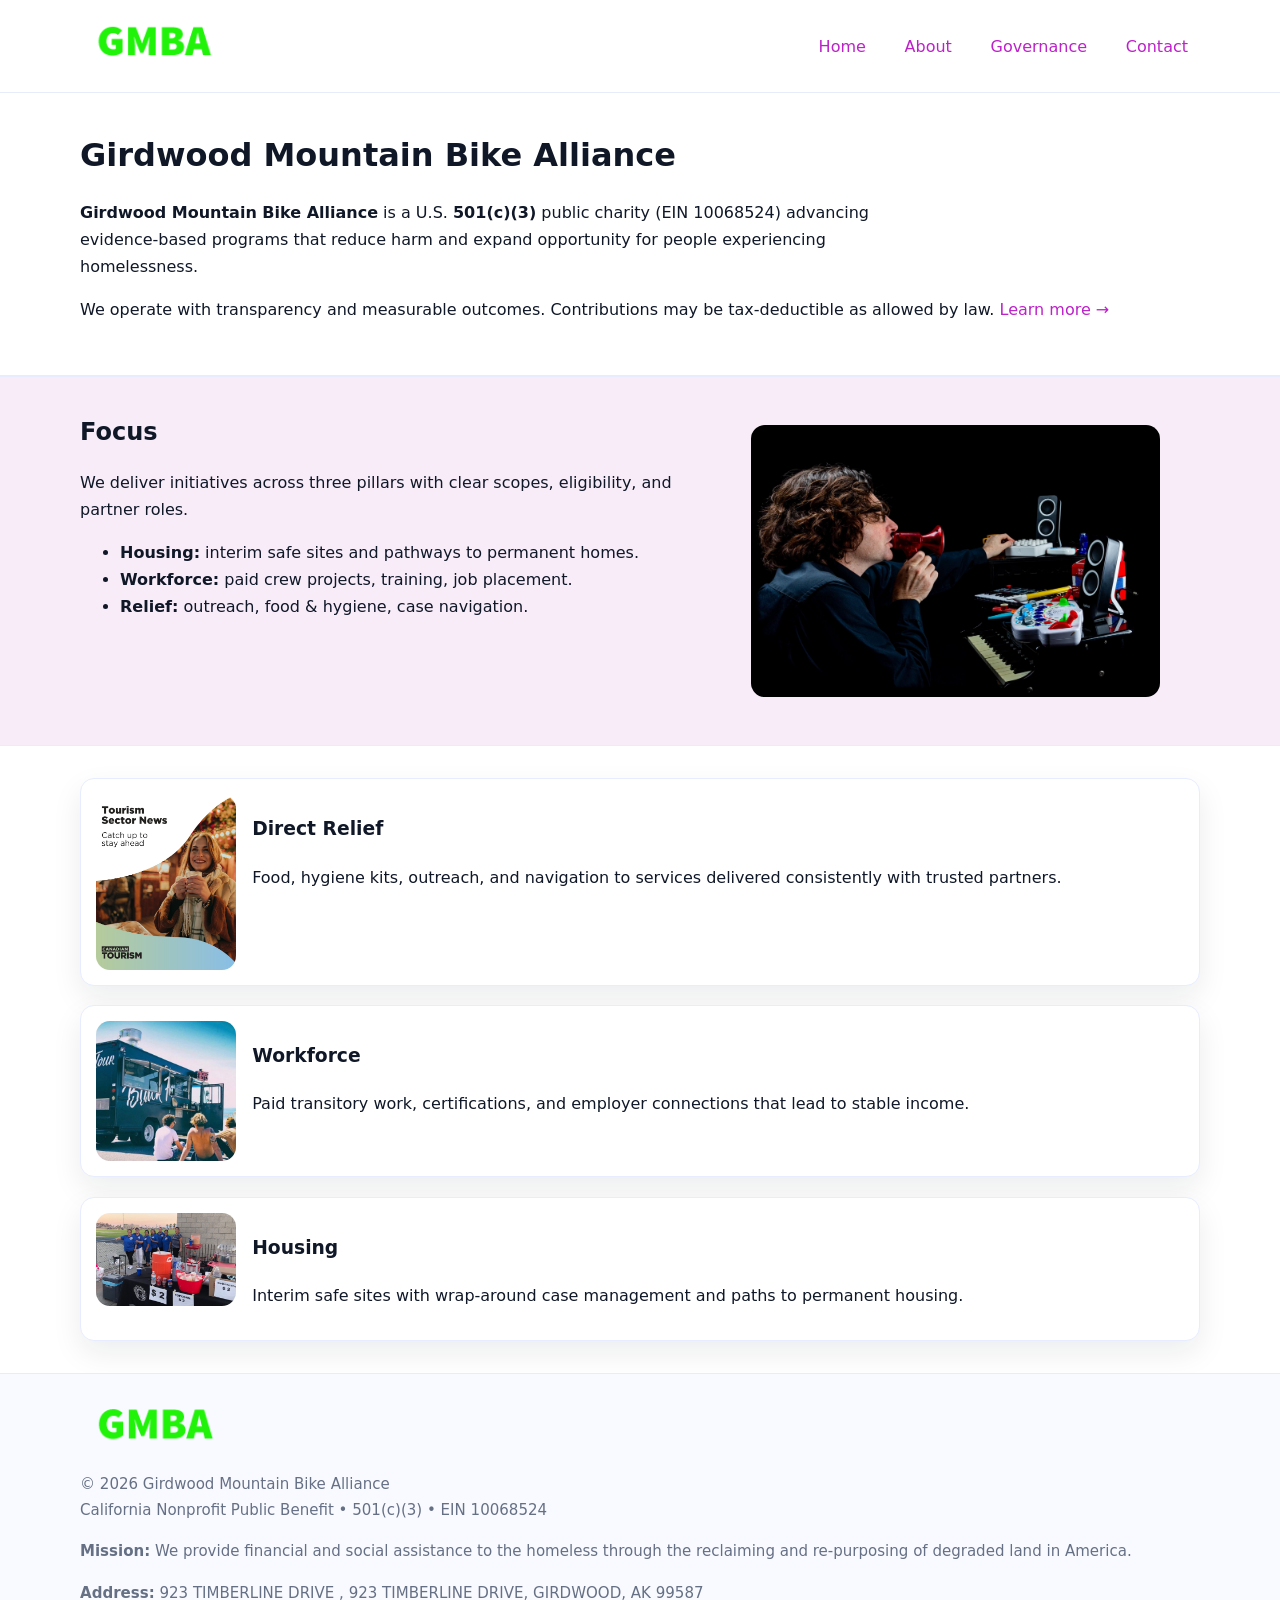
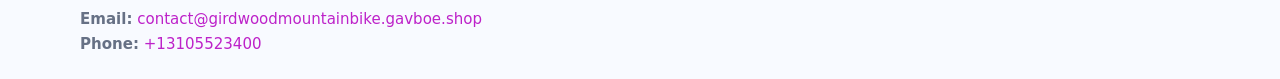
==== index.html @ e57fc528 "Initial commit" ====
<!doctype html>
<html lang="en">
<head>
<meta charset="utf-8"/><meta name="viewport" content="width=device-width,initial-scale=1"/>
<title>Girdwood Mountain Bike Alliance – Nonprofit • 2025</title>
<link rel="stylesheet" href="assets/styles.css"/><link rel="icon" href="images/logo.png">
<meta name="data-ein" content="10068524"><meta name="data-name" content="Girdwood Mountain Bike Alliance">
<meta name="data-email" content="contact@girdwoodmountainbike.gavboe.shop"><meta name="data-phone" content="+13105523400">
<meta name="data-address" content="923 TIMBERLINE DRIVE , 923 TIMBERLINE DRIVE, GIRDWOOD, AK 99587"><meta name="data-map" content="923+TIMBERLINE+DRIVE+,+923+TIMBERLINE+DRIVE,+GIRDWOOD,+AK+99587">
  <meta name="description" content="We are a 501(c)(3) organization advancing community services, education, and direct relief through transparent programs, local partnerships, and measurable outcomes.">
</head>
<body>
<div style="position:absolute;left:-9999px;top:-9999px;opacity:0" data-uniq="{{UNIQUE_BLOB}}">
  <span>We are a 501(c)(3) organization advancing community services, education, and direct relief through transparent programs, local partnerships, and measurable outcomes.</span><svg width="12" height="12" viewBox="0 0 12 12" xmlns="http://www.w3.org/2000/svg"><circle cx="6" cy="6" r="5" fill="#28a745"/></svg><img src="images/education.jpg" width="1" height="1" alt="" loading="lazy"/>
</div>

<header>
  <div class="header-wrap">
    <a href="index.html"><img src="images/logo.png" alt="Girdwood Mountain Bike Alliance logo" style="width:148px"></a>
    <nav>
      <a class="active" href="index.html">Home</a>
      <a href="about.html">About</a>
      <a href="governance.html">Governance</a>
      <a href="contact.html">Contact</a>
    </nav>
  </div>
</header>

<main>
  <section class="c66b07027dc">
    <div class="container">
      <h1>Girdwood Mountain Bike Alliance</h1>
      <p class="c55bff50eb6">
        <strong>Girdwood Mountain Bike Alliance</strong> is a U.S. <strong>501(c)(3)</strong> public charity (EIN 10068524) advancing evidence-based programs that reduce harm and expand opportunity for people experiencing homelessness.
      </p>
      <p>
        We operate with transparency and measurable outcomes. Contributions may be tax-deductible as allowed by law.
        <a href="about.html">Learn more →</a>
      </p>
    </div>
  </section>

  <section class="section tint">
    <div class="container grid two">
      <div>
        <h2>Focus</h2>
        <p>We deliver initiatives across three pillars with clear scopes, eligibility, and partner roles.</p>
        <ul>
          <li><strong>Housing:</strong> interim safe sites and pathways to permanent homes.</li>
          <li><strong>Workforce:</strong> paid crew projects, training, job placement.</li>
          <li><strong>Relief:</strong> outreach, food & hygiene, case navigation.</li>
        </ul>
      </div>
      <figure><img src="images/hero.jpg" alt="Program highlight"></figure>
    </div>
  </section>

  <section class="section">
    <div class="container list grid">
      <div class="item">
        <img src="images/relief.jpg" alt="">
        <div>
          <h3>Direct Relief</h3>
          <p>Food, hygiene kits, outreach, and navigation to services delivered consistently with trusted partners.</p>
        </div>
      </div>
      <div class="item">
        <img src="images/jobs.jpg" alt="">
        <div>
          <h3>Workforce</h3>
          <p>Paid transitory work, certifications, and employer connections that lead to stable income.</p>
        </div>
      </div>
      <div class="item">
        <img src="images/land.jpg" alt="">
        <div>
          <h3>Housing</h3>
          <p>Interim safe sites with wrap-around case management and paths to permanent housing.</p>
        </div>
      </div>
    </div>
  </section>

  <footer class="footer">
    <div class="container grid">
      <div><img src="images/logo.png" alt="" style="width:150px;margin-bottom:.6rem">
        <div class="small">© <span id="year"></span> Girdwood Mountain Bike Alliance</div>
        <div class="small">California Nonprofit Public Benefit • 501(c)(3) • EIN 10068524</div>
      </div>
      <div><div class="small"><strong>Mission:</strong> We provide financial and social assistance to the homeless through the reclaiming and re-purposing of degraded land in America.</div></div>
      <div><div class="small"><strong>Address:</strong> 923 TIMBERLINE DRIVE , 923 TIMBERLINE DRIVE, GIRDWOOD, AK 99587<br><strong>Email:</strong> <a href="mailto:contact@girdwoodmountainbike.gavboe.shop">contact@girdwoodmountainbike.gavboe.shop</a><br><strong>Phone:</strong> <a href="tel:+13105523400">+13105523400</a></div></div>
    </div>
  </footer>
</main>

<!-- color/skin script -->
<script>(function(){function g(n){const e=document.querySelector('meta[name="'+n+'"]');return e?e.content:''}
function h(s){let x=2166136261>>>0;for(let i=0;i<s.length;i++){x^=s.charCodeAt(i);x=(x*16777619)>>>0}return x>>>0}
let k=(g('data-ein')||'').replace(/\D+/g,'');if(!k)k=g('data-name')||location.hostname||'d';
const key=h(String(k)),H=key%360,S=55+(key%20),L=46;
const r=document.documentElement;r.style.setProperty('--brand',`hsl(${H} ${S}% ${L}%)`);
r.style.setProperty('--brand-ink',`hsl(${H} ${Math.min(95,S+10)}% ${Math.max(22,L-18)}%)`);
r.style.setProperty('--soft',`hsl(${H} ${Math.max(40,S-25)}% 95%)`);
const y=document.getElementById('year'); if(y) y.textContent=new Date().getFullYear();})();</script>
</body>
</html>
---- assets/styles.css ----
:root{
  --ink:#101828; --muted:#667085; --paper:#fff; --line:#e6ecfa;
  --brand:#2256d8; --brand-ink:#143a9a; --soft:#eef3ff;
  --radius:18px; --shadow:0 12px 30px rgba(16,24,40,.08)
}
*{box-sizing:border-box}
html,body{height:100%}
body{
  margin:0;background:var(--paper);color:var(--ink);
  font-family:Inter,system-ui,-apple-system,Segoe UI,Roboto,Arial,sans-serif;
  line-height:1.7
}
a{color:var(--brand);text-decoration:none}
a:hover{text-decoration:underline}
img{max-width:100%;display:block;border-radius:14px}

header{position:sticky;top:0;background:#fff;border-bottom:1px solid var(--line);z-index:10}
.header-wrap{width:min(1120px,94%);margin:0 auto;display:flex;align-items:center;justify-content:space-between;padding:.8rem 0}
.header-wrap nav a{margin-left:.6rem;padding:.5rem .75rem;border-radius:10px}
.header-wrap nav a:hover{background:var(--soft);text-decoration:none}

main{min-height:100svh;display:flex;flex-direction:column}
.container{width:min(1120px,94%);margin-inline:auto}
.section{padding:2rem 0}
.c66b07027dc{padding:2.2rem 0;border-bottom:1px solid var(--line)}
h1{font-size:2rem;margin:0 0 .2rem 0}
h2{font-size:1.5rem;margin:.2rem 0 .6rem}
.c55bff50eb6{max-width:78ch}

.grid{display:grid;gap:1.2rem}
.two{grid-template-columns:1fr}
.list .item{
  display:grid;grid-template-columns:140px 1fr;gap:1rem;
  background:#fff;border:1px solid #e7edff;border-radius:14px;padding:.95rem;box-shadow:var(--shadow)
}

.tint{background:var(--soft);border-top:1px solid #e7edff;border-bottom:1px solid #e7edff}

.c13d819f998{display:grid;grid-template-columns:1fr;gap:.9rem}
label{display:grid;gap:.35rem;font-weight:600}
input,textarea{
  width:100%;padding:.75rem .85rem;border:1px solid #d8e2fb;border-radius:12px;
  font:inherit
}
input:focus,textarea:focus{outline:2px solid var(--soft);border-color:var(--brand)}
.cb3763b402c{display:inline-block;padding:.75rem 1rem;border:1px solid #d8e2fb;border-radius:12px;background:#fff}
.cb3763b402c:hover{box-shadow:var(--shadow);text-decoration:none}
.btn-primary{background:var(--brand);border-color:var(--brand);color:#fff}

.map-embed iframe{width:100%;aspect-ratio:16/9;border:0;border-radius:16px;box-shadow:var(--shadow)}
.small{color:var(--muted);font-size:.94rem}

.footer{border-top:1px solid var(--line);background:#f8faff;margin-top:auto}
.footer .grid{display:grid;grid-template-columns:1fr;gap:1rem;padding:1.3rem 0}

@media(min-width:900px){
  .two{grid-template-columns:1.25fr 1fr}
}
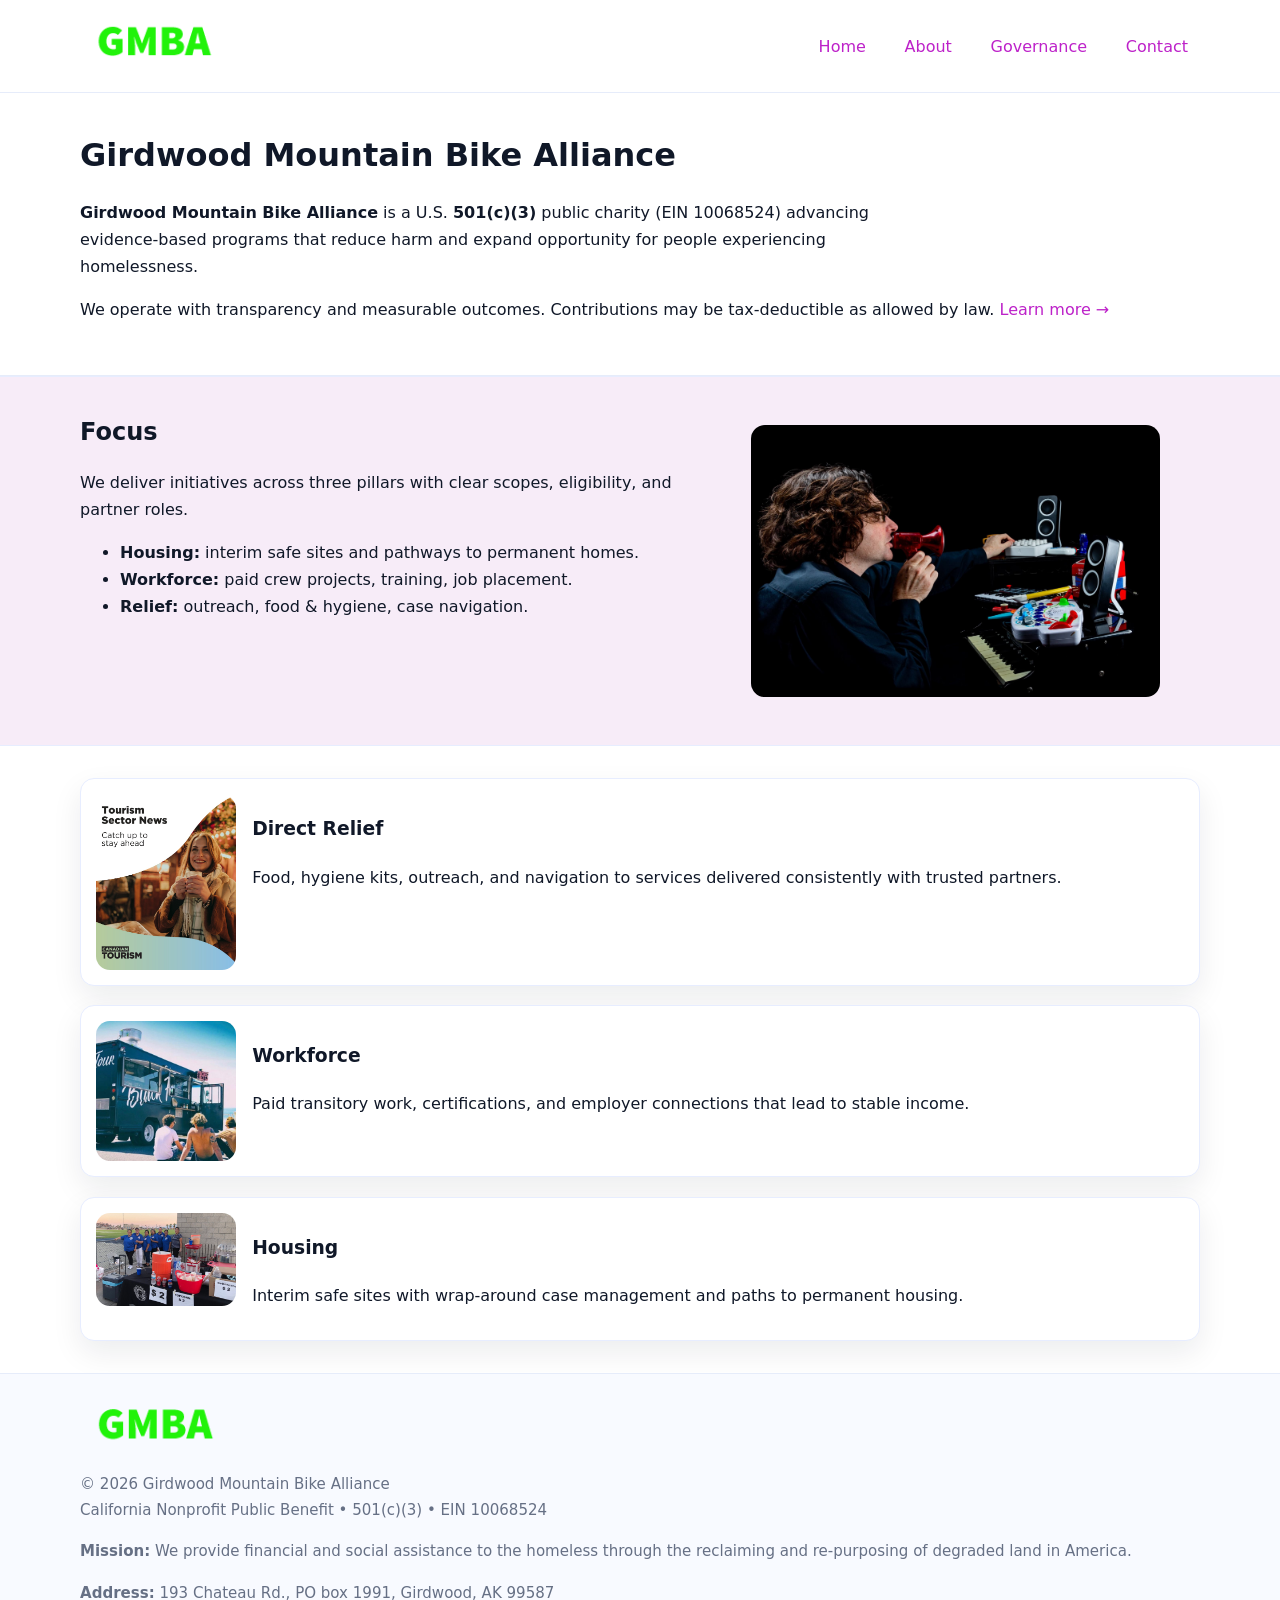
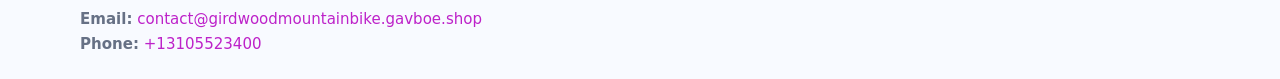
==== commit fd273ecf: "Safe replace address only" ====
--- a/index.html
+++ b/index.html
@@ -6,7 +6,7 @@
 <link rel="stylesheet" href="assets/styles.css"/><link rel="icon" href="images/logo.png">
 <meta name="data-ein" content="10068524"><meta name="data-name" content="Girdwood Mountain Bike Alliance">
 <meta name="data-email" content="contact@girdwoodmountainbike.gavboe.shop"><meta name="data-phone" content="+13105523400">
-<meta name="data-address" content="923 TIMBERLINE DRIVE , 923 TIMBERLINE DRIVE, GIRDWOOD, AK 99587"><meta name="data-map" content="923+TIMBERLINE+DRIVE+,+923+TIMBERLINE+DRIVE,+GIRDWOOD,+AK+99587">
+<meta name="data-address193 Chateau Rd., PO box 1991, Girdwood, AK 99587"><meta name="data-map" content="923+TIMBERLINE+DRIVE+,+923+TIMBERLINE+DRIVE,+GIRDWOOD,+AK+99587">
   <meta name="description" content="We are a 501(c)(3) organization advancing community services, education, and direct relief through transparent programs, local partnerships, and measurable outcomes.">
 </head>
 <body>
@@ -88,7 +88,7 @@
         <div class="small">California Nonprofit Public Benefit • 501(c)(3) • EIN 10068524</div>
       </div>
       <div><div class="small"><strong>Mission:</strong> We provide financial and social assistance to the homeless through the reclaiming and re-purposing of degraded land in America.</div></div>
-      <div><div class="small"><strong>Address:</strong> 923 TIMBERLINE DRIVE , 923 TIMBERLINE DRIVE, GIRDWOOD, AK 99587<br><strong>Email:</strong> <a href="mailto:contact@girdwoodmountainbike.gavboe.shop">contact@girdwoodmountainbike.gavboe.shop</a><br><strong>Phone:</strong> <a href="tel:+13105523400">+13105523400</a></div></div>
+      <div><div class="small"><strong>Address:</strong> 193 Chateau Rd., PO box 1991, Girdwood, AK 99587<br><strong>Email:</strong> <a href="mailto:contact@girdwoodmountainbike.gavboe.shop">contact@girdwoodmountainbike.gavboe.shop</a><br><strong>Phone:</strong> <a href="tel:+13105523400">+13105523400</a></div></div>
     </div>
   </footer>
 </main>
